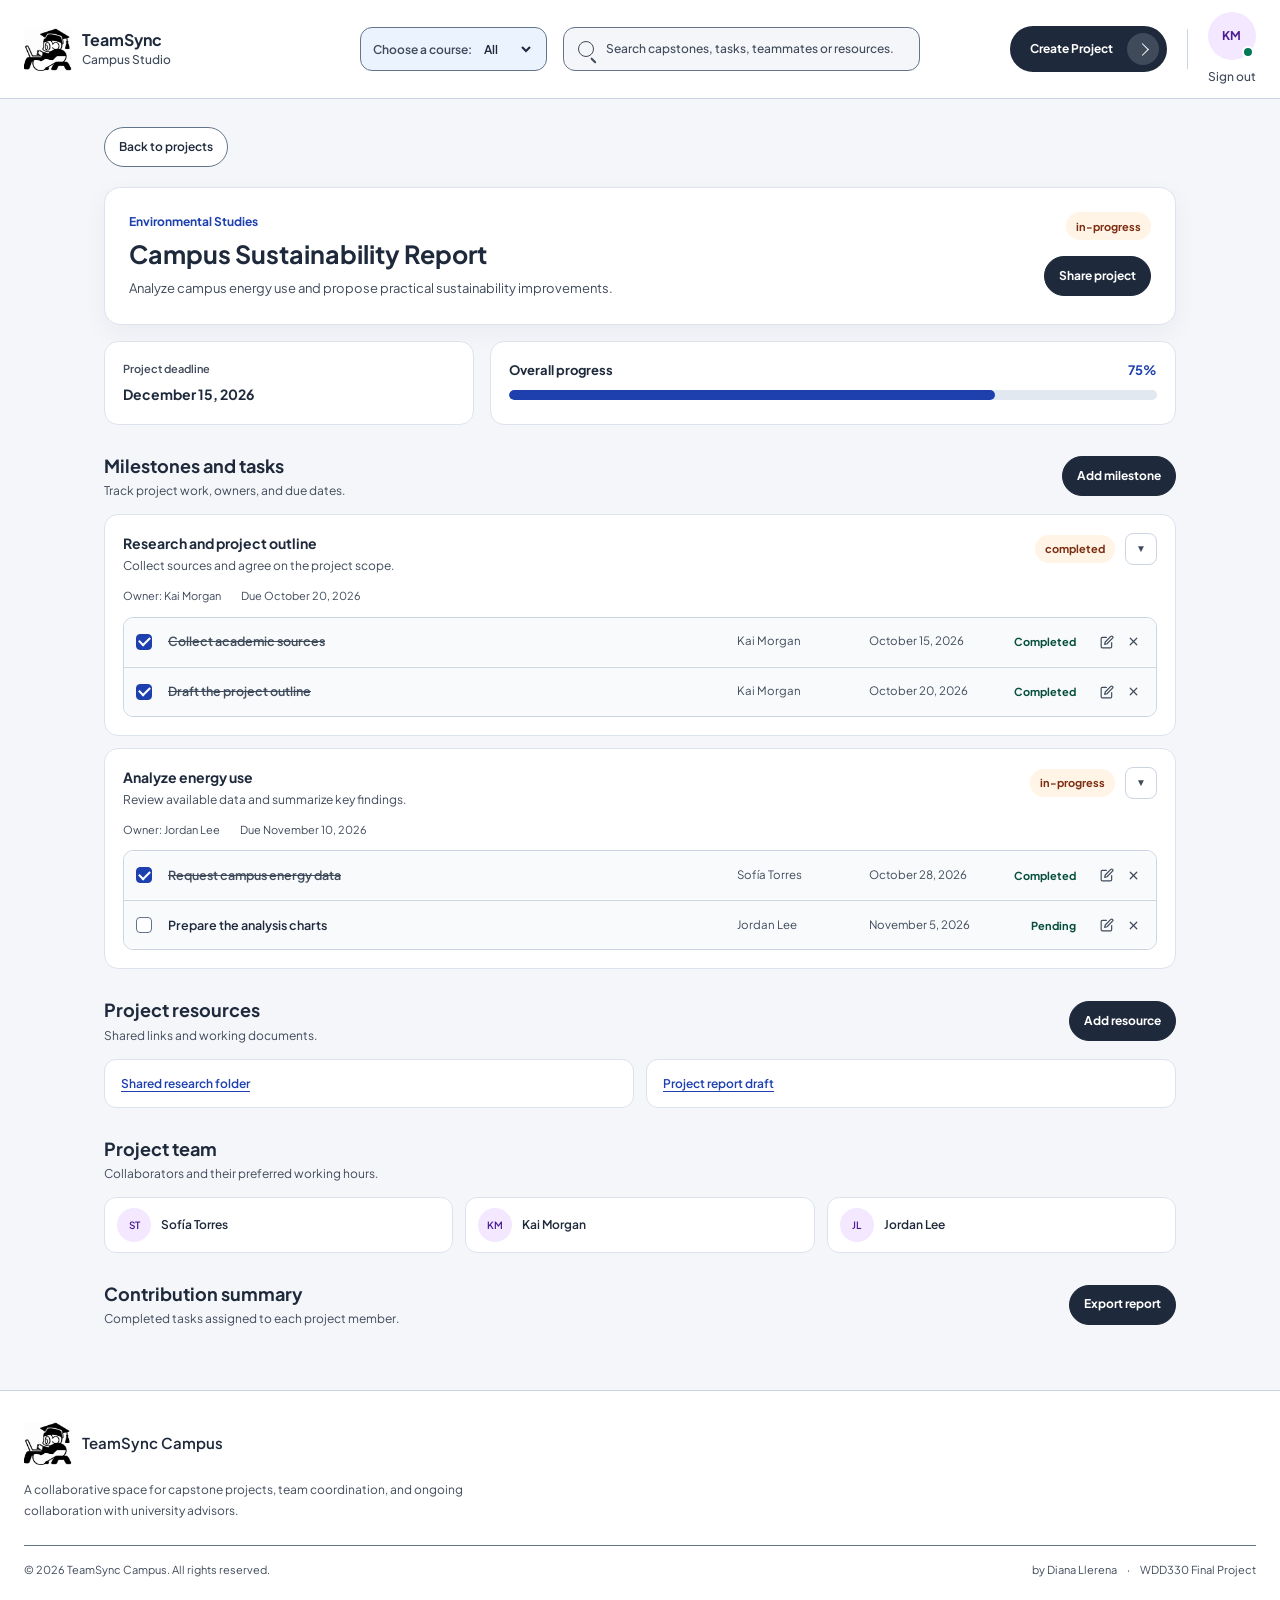
==== src/project/project-detail.html @ 6c1068eb "Adding main classes and styles, re organizing folder" ====
<!DOCTYPE html>
<html lang="en">

<head>
	<meta charset="UTF-8">
	<meta name="viewport" content="width=device-width, initial-scale=1.0">
	<title>Project Detail | Team Sync</title>
	<meta name="theme-color" content="#f5f6fa">
	<link rel="preconnect" href="https://fonts.googleapis.com">
	<link rel="preconnect" href="https://fonts.gstatic.com" crossorigin>
	<link href="https://fonts.googleapis.com/css2?family=Plus+Jakarta+Sans:wght@400;500;600;700;800&display=swap"
		rel="stylesheet">
	<link rel="stylesheet" href="/src/css/styles.css">
	<script type="module" src="/src/js/project.mjs"></script>
</head>

<body>
	<header class="site-header" id="site-header"></header>

	<main class="project-main">
		<section class="project-view" id="project-view" aria-labelledby="project-title">
			<nav class="project-view__navigation" aria-label="Project navigation">
				<button class="project-view__back" type="button" data-action="back-to-dashboard">
					Back to projects
				</button>
			</nav>

			<header class="project-view__header">
				<div class="project-view__identity">
					<p class="project-view__course" id="project-course"></p>
					<h1 class="project-view__title" id="project-title"></h1>
					<p class="project-view__summary" id="project-summary"></p>
				</div>
				<div class="project-view__header-actions">
					<span class="project-view__status" id="project-status"></span>
					<button class="project-view__share" type="button" data-action="share-project">
						Share project
					</button>
				</div>
			</header>

			<section class="project-overview" aria-label="Project overview">
				<div class="project-overview__deadline">
					<span class="project-overview__label">Project deadline</span>
					<strong id="project-deadline"></strong>
				</div>

				<div class="project-overview__progress">
					<div class="project-overview__progress-heading">
						<h2>Overall progress</h2>
						<span id="project-progress-label"></span>
					</div>
					<progress id="project-progress-bar" max="100" value="0">0%</progress>
				</div>
			</section>

			<section class="project-section" aria-labelledby="milestones-heading">
				<header class="project-section__header">
					<div>
						<h2 id="milestones-heading">Milestones and tasks</h2>
						<p>Track project work, owners, and due dates.</p>
					</div>
					<button type="button" data-action="add-milestone">Add milestone</button>
				</header>
				<div class="milestone-list" id="milestone-list"></div>
			</section>

			<section class="project-section" aria-labelledby="resources-heading">
				<header class="project-section__header">
					<div>
						<h2 id="resources-heading">Project resources</h2>
						<p>Shared links and working documents.</p>
					</div>
					<button type="button" data-action="add-resource">Add resource</button>
				</header>
				<ul class="resource-list" id="resource-list"></ul>
			</section>

			<section class="project-section" aria-labelledby="team-heading">
				<header class="project-section__header">
					<div>
						<h2 id="team-heading">Project team</h2>
						<p>Collaborators and their preferred working hours.</p>
					</div>
				</header>
				<div class="project-team-list" id="project-team-list"></div>
			</section>

			<section class="project-section" aria-labelledby="contribution-heading">
				<header class="project-section__header">
					<div>
						<h2 id="contribution-heading">Contribution summary</h2>
						<p>Completed tasks assigned to each project member.</p>
					</div>
					<button type="button" data-action="export-report">Export report</button>
				</header>
				<div class="contribution-list" id="contribution-list"></div>
			</section>
		</section>

	</main>
	<div id="dialog-root"></div>

	<footer class="site-footer" id="site-footer"></footer>
</body>

</html>
---- src/css/styles.css ----
:root {
    color-scheme: light;
    --color-surface: #FFFFFF;
    --color-canvas: #F5F6FA;
    --color-text: #1E293B;
    --color-text-muted: #3F4A5A;
    --color-control-border: #64748B;
    --color-divider: #CBD5E1;
    --color-accent: #1E40AF;
    --color-accent-soft: #EBF3FF;
    --color-avatar: #F3E8FF;
    --color-avatar-text: #4C1D95;
    --color-online: #047857;
    --color-progress-bg: #FFF4E5;
    --color-progress-text: #7C2D12;
    --color-completed-bg: #E6F8F3;
    --color-completed-text: #064E3B;
    --color-review-bg: #FCE8F3;
    --color-review-text: #581C87;
    --color-overdue-bg: #FEE2E2;
    --color-overdue-text: #7F1D1D;
    --font-interface: "Plus Jakarta Sans", sans-serif;
}

* {
    box-sizing: border-box;
}

body {
    display: flex;
    flex-direction: column;
    min-height: 100vh;
    min-height: 100svh;
    margin: 0;
    background: var(--color-canvas);
    color: var(--color-text);
    font-size: 14px;
    line-height: 1.6;
    font-family: var(--font-interface);
}

.site-header {
    color: var(--color-text);
    background: var(--color-surface);
    font-family: var(--font-interface);
    border-bottom: 1px solid var(--color-divider);

    .header-container {
        display: grid;
        grid-template-columns: minmax(190px, 1fr) minmax(320px, 1.8fr) minmax(210px, 1fr);
        align-items: center;
        gap: 24px;
        width: 100%;
        max-width: 1600px;
        min-height: 80px;
        margin: 0 auto;
        padding: 12px 24px;
    }

    .header-left,
    .header-center,
    .header-right,
    .brand-link,
    .brand-info,
    .course-selector,
    .search-bar,
    .btn-primary-pill {
        display: flex;
        align-items: center;
    }

    .brand-link {
        gap: 10px;
        color: var(--color-text);
        text-decoration: none;

        &:focus-visible {
            outline: 3px solid var(--color-accent);
            outline-offset: 3px;
        }
    }

    .brand-logo {
        display: block;
        width: 48px;
        height: 48px;
        flex: 0 0 auto;
        object-fit: contain;
    }

    .brand-info {
        flex-direction: column;
        align-items: flex-start;
        gap: 2px;
    }

    .brand-name {
        color: var(--color-text);
        font-size: 16px;
        font-weight: 700;
        line-height: 1.25;
    }

    .brand-subtitle {
        color: var(--color-text-muted);
        font-size: 12px;
        font-weight: 500;
        line-height: 1.4;
    }

    .header-center {
        min-width: 0;
        gap: 16px;
    }

    .course-selector {
        position: relative;
        flex: 0 0 auto;
        gap: 8px;
        min-height: 44px;
        padding: 0 12px;
        border: 1px solid var(--color-control-border);
        border-radius: 12px;
        background: var(--color-accent-soft);

        label {
            color: var(--color-text-muted);
            font-size: 12px;
            font-weight: 600;
        }

        select {
            max-width: 180px;
            min-height: 40px;
            padding: 0 20px 0 0;
            border: 0;
            color: var(--color-text);
            background: transparent;
            font: 600 12px/1.4 var(--font-interface);
            cursor: pointer;
        }

        select:focus {
            outline: none;
        }
    }

    .term-status-dot,
    .online-status-dot {
        display: block;
        width: 9px;
        height: 9px;
        flex: 0 0 auto;
        border: 2px solid var(--color-surface);
        border-radius: 50%;
        background: var(--color-online);
    }

    .search-bar {
        min-width: 0;
        min-height: 44px;
        flex: 1 1 auto;
        gap: 12px;
        padding: 0 14px;
        border: 1px solid var(--color-control-border);
        border-radius: 12px;
        background: var(--color-canvas);

        &:focus-within {
            border-color: var(--color-accent);
            box-shadow: 0 0 0 2px var(--color-accent-soft);
        }

        .icon-search {
            position: relative;
            display: block;
            width: 16px;
            height: 16px;
            flex: 0 0 16px;
            border: 1.8px solid var(--color-text-muted);
            border-radius: 50%;

            &::after {
                position: absolute;
                right: -5px;
                bottom: -3px;
                width: 7px;
                height: 1.8px;
                border-radius: 2px;
                background: var(--color-text-muted);
                content: "";
                transform: rotate(45deg);
                transform-origin: left center;
            }
        }

        input {
            width: 100%;
            min-width: 0;
            min-height: 40px;
            padding: 0;
            border: 0;
            outline: 0;
            color: var(--color-text);
            background: transparent;
            font: 500 12px/1.5 var(--font-interface);

            &::placeholder {
                color: var(--color-text-muted);
                opacity: 1;
            }
        }
    }

    .header-right {
        justify-content: flex-end;
        gap: 20px;
    }

    .btn-primary-pill {
        justify-content: space-between;
        gap: 14px;
        min-height: 46px;
        padding: 5px 6px 5px 18px;
        border: 2px solid var(--color-text);
        border-radius: 999px;
        color: var(--color-surface);
        background: var(--color-text);
        font: 700 12px/1.4 var(--font-interface);
        cursor: pointer;
        transition: background-color 160ms ease, border-color 160ms ease, transform 160ms ease;

        &:hover {
            border-color: #0F172A;
            background: #0F172A;
        }

        &:active {
            transform: translateY(1px);
        }

        &:focus-visible {
            outline: 3px solid var(--color-accent);
            outline-offset: 3px;
        }

        .btn-arrow-circle {
            display: grid;
            width: 32px;
            height: 32px;
            flex: 0 0 32px;
            place-items: center;
            border-radius: 50%;
            background: #3F4A5A;

            .icon-arrow {
                width: 9px;
                height: 9px;
                border-top: 1.8px solid var(--color-surface);
                border-right: 1.8px solid var(--color-surface);
                transform: rotate(45deg);
            }
        }
    }

    .header-divider {
        width: 1px;
        height: 40px;
        background: var(--color-divider);
    }

    .profile-menu-wrapper {
        display: flex;
        flex: 0 0 auto;
        flex-direction: column;
        align-items: center;
        gap: 4px;
    }

    .user-avatar-btn {
        position: relative;
        display: grid;
        width: 48px;
        height: 48px;
        place-items: center;
        padding: 0;
        border: 2px solid transparent;
        border-radius: 50%;
        background: var(--color-avatar);
        cursor: pointer;

        &:focus-visible {
            outline: 3px solid var(--color-accent);
            outline-offset: 3px;
        }
    }

    .avatar-initials {
        color: var(--color-avatar-text);
        font: 700 12px/1 var(--font-interface);
    }

    .online-status-dot {
        position: absolute;
        right: 0;
        bottom: 0;
        width: 12px;
        height: 12px;
    }

    .profile-menu {
        a {
            color: var(--color-text-muted);
            font-size: 12px;
            font-weight: 500;
            line-height: 1.5;
            text-decoration: none;

            &:hover {
                color: var(--color-accent);
                text-decoration: underline;
                text-underline-offset: 3px;
            }

            &:focus-visible {
                outline: 3px solid var(--color-accent);
                outline-offset: 3px;
            }
        }
    }

    @media (max-width: 1000px) {
        .header-container {
            grid-template-columns: minmax(180px, 1fr) auto;
            gap: 12px 20px;
        }

        .header-left {
            grid-column: 1;
            grid-row: 1;
        }

        .header-right {
            grid-column: 2;
            grid-row: 1;
        }

        .header-center {
            grid-column: 1 / -1;
            grid-row: 2;
        }
    }

    @media (max-width: 600px) {
        .header-container {
            grid-template-columns: minmax(0, 1fr) auto;
            gap: 14px 12px;
            padding: 12px 16px;
        }

        .brand-logo {
            width: 42px;
            height: 42px;
        }

        .brand-name {
            font-size: 14px;
        }

        .brand-subtitle {
            font-size: 11px;
        }

        .header-right {
            gap: 10px;
        }

        .btn-primary-pill {
            min-height: 42px;
            gap: 8px;
            padding-left: 12px;
            font-size: 11px;

            .btn-arrow-circle {
                width: 28px;
                height: 28px;
                flex-basis: 28px;
            }
        }

        .header-divider {
            height: 34px;
        }

        .user-avatar-btn {
            width: 42px;
            height: 42px;
        }

        .header-center {
            align-items: stretch;
            flex-direction: column;
            gap: 10px;
        }

        .course-selector {
            align-self: flex-start;
            min-height: 42px;
        }

        .search-bar {
            width: 100%;
        }
    }

    @media (prefers-reduced-motion: reduce) {
        .btn-primary-pill {
            transition: none;
        }
    }
}

.site-footer {
    width: 100%;
    margin-top: auto;
    color: var(--color-text);
    background: var(--color-surface);
    font-family: var(--font-interface);
    border-top: 1px solid var(--color-divider);

    .footer-container {
        width: 100%;
        max-width: 1600px;
        margin: 0 auto;
        padding: 28px 24px 16px;
    }

    .footer-top {
        padding-bottom: 24px;
    }

    .footer-brand {
        display: flex;
        align-items: flex-start;
        flex-direction: column;
        gap: 12px;
    }

    .brand-header {
        display: flex;
        align-items: center;
        gap: 10px;
        min-height: 48px;
        color: var(--color-text);
        font-size: 15px;
        font-weight: 600;
        text-decoration: none;

        &:focus-visible {
            outline: 3px solid var(--color-accent);
            outline-offset: 3px;
        }
    }

    .brand-logo {
        display: block;
        width: 48px;
        height: 48px;
        flex: 0 0 auto;
        object-fit: contain;
    }

    .brand-description {
        max-width: 440px;
        margin: 0;
        color: var(--color-text-muted);
        font-size: 12px;
        font-weight: 400;
        line-height: 1.75;
    }

    .footer-bottom {
        display: flex;
        align-items: center;
        justify-content: space-between;
        gap: 16px;
        min-height: 48px;
        border-top: 1px solid var(--color-control-border);
        color: var(--color-text-muted);
        font-size: 11px;
        font-weight: 400;
        line-height: 1.6;
    }

    .footer-author-info {
        display: flex;
        align-items: center;
        gap: 10px;
        text-align: right;

        .dot {
            color: var(--color-text);
        }
    }

    @media (max-width: 600px) {
        .footer-container {
            padding: 24px 16px 12px;
        }

        .footer-bottom {
            align-items: flex-start;
            flex-direction: column;
            justify-content: center;
            gap: 6px;
            padding: 12px 0;
        }

        .footer-author-info {
            text-align: left;
        }
    }
}

.site-main {
    flex: 1 0 auto;
    width: 100%;
}

.dashboard-view {
    width: 100%;
    max-width: 1320px;
    margin: 0 auto;
    padding: 32px 24px 48px;

    .dashboard-view__title {
        margin: 0 0 20px;
        color: var(--color-text);
        font-size: 24px;
        font-weight: 700;
        line-height: 1.3;
    }

    .project-grid {
        display: grid;
        grid-template-columns: repeat(auto-fit, minmax(min(100%, 350px), 1fr));
        align-items: stretch;
        gap: 20px;
    }

    @media (max-width: 600px) {
        padding: 24px 16px 36px;

        .dashboard-view__title {
            margin-bottom: 16px;
            font-size: 21px;
        }

        .project-grid {
            grid-template-columns: minmax(0, 1fr);
            gap: 14px;
        }
    }
}

.project-card {
    display: flex;
    max-width: 350px;
    min-height: 300px;
    flex-direction: column;
    gap: 16px;
    padding: 20px;
    border: 1px solid #DCE3ED;
    border-radius: 20px;
    background: var(--color-surface);
    box-shadow: 0 8px 24px rgb(30 41 59 / 5%);
    font-family: var(--font-interface);
    transition: border-color 160ms ease, box-shadow 160ms ease, transform 160ms ease;

    &:hover {
        border-color: #B8C5D8;
        box-shadow: 0 12px 28px rgb(30 41 59 / 9%);
        transform: translateY(-2px);
    }

    .project-card__header {
        display: flex;
        align-items: flex-start;
        justify-content: space-between;
        gap: 10px;
    }

    .project-card__course {
        min-width: 0;
        margin: 2px 0 0;
        color: var(--color-text);
        font-size: 14px;
        font-weight: 700;
        line-height: 1.4;
        overflow-wrap: anywhere;
    }

    .project-card__badges {
        display: flex;
        flex: 0 0 auto;
        flex-wrap: wrap;
        justify-content: flex-end;
        gap: 6px;
    }

    .project-badge {
        display: inline-flex;
        min-height: 24px;
        align-items: center;
        justify-content: center;
        padding: 3px 9px;
        border-radius: 999px;
        font-size: 10px;
        font-weight: 700;
        line-height: 1.3;
        white-space: nowrap;

        &.project-badge--progress {
            color: var(--color-progress-text);
            background: var(--color-progress-bg);
        }

        &.project-badge--pending,
        &.project-badge--low {
            color: #1E40AF;
            background: var(--color-accent-soft);
        }

        &.project-badge--completed {
            color: var(--color-completed-text);
            background: var(--color-completed-bg);
        }

        &.project-badge--review {
            color: var(--color-review-text);
            background: var(--color-review-bg);
        }

        &.project-badge--closed {
            color: #334155;
            background: #E2E8F0;
        }

        &.project-badge--overdue,
        &.project-badge--urgent {
            color: var(--color-overdue-text);
            background: var(--color-overdue-bg);
        }

        &.project-badge--upcoming {
            color: var(--color-progress-text);
            background: var(--color-progress-bg);
        }
    }

    .project-card__deadline {
        display: flex;
        width: min(100%, 220px);
        flex-direction: column;
        gap: 3px;
        padding: 11px 12px;
        border-radius: 12px;
        background: var(--color-accent-soft);
    }

    .project-card__deadline-label {
        display: flex;
        align-items: center;
        gap: 7px;
        color: var(--color-text-muted);
        font-size: 11px;
        font-weight: 500;
        line-height: 1.4;
    }

    .project-card__calendar-icon {
        position: relative;
        width: 12px;
        height: 12px;
        flex: 0 0 12px;
        border: 1px solid var(--color-text-muted);
        border-radius: 3px;

        &::before {
            position: absolute;
            top: 2px;
            right: 0;
            left: 0;
            border-top: 1px solid var(--color-text-muted);
            content: "";
        }

        &::after {
            position: absolute;
            top: -2px;
            left: 2px;
            width: 5px;
            height: 3px;
            border-right: 1px solid var(--color-text-muted);
            border-left: 1px solid var(--color-text-muted);
            content: "";
        }
    }

    .project-card__deadline-date {
        color: var(--color-text);
        font-size: 11px;
        font-weight: 600;
        line-height: 1.5;
    }

    .project-card__deadline-relative {
        color: var(--color-text-muted);
        font-size: 10px;
        line-height: 1.4;
        overflow-wrap: anywhere;
    }

    .project-card__content {
        display: flex;
        flex-direction: column;
        gap: 6px;
    }

    .project-card__title {
        margin: 0;
        color: var(--color-text);
        font-size: 16px;
        font-weight: 700;
        line-height: 1.4;
        overflow-wrap: anywhere;
    }

    .project-card__summary {
        display: -webkit-box;
        overflow: hidden;
        margin: 0;
        color: var(--color-text-muted);
        font-size: 12px;
        line-height: 1.65;
        overflow-wrap: anywhere;
        line-clamp: 2;
        -webkit-box-orient: vertical;
        -webkit-line-clamp: 2;
    }

    .project-card__footer,
    .project-card__footer-actions,
    .project-card__team {
        display: flex;
        align-items: center;
    }

    .project-card__footer {
        justify-content: space-between;
        gap: 12px;
        margin-top: auto;
    }

    .project-card__footer-actions {
        min-width: 0;
        justify-content: flex-end;
        gap: 12px;
    }

    .project-card__details,
    .project-card__share {
        display: inline-flex;
        min-height: 38px;
        align-items: center;
        justify-content: center;
        gap: 8px;
        padding: 0 12px;
        border: 1px solid #CBD5E1;
        border-radius: 999px;
        color: var(--color-text);
        background: var(--color-surface);
        font: 700 11px/1.4 var(--font-interface);
        white-space: nowrap;
        cursor: pointer;

        &:hover {
            border-color: var(--color-accent);
            background: var(--color-accent-soft);
        }

        &:focus-visible {
            outline: 3px solid var(--color-accent);
            outline-offset: 3px;
        }
    }

    .project-card__info-icon {
        display: inline-grid;
        width: 14px;
        height: 14px;
        place-items: center;
        border: 1px solid currentColor;
        border-radius: 50%;
        font-size: 9px;
        font-weight: 700;
        line-height: 1;
    }

    .project-card__team {
        min-width: 0;
        padding-left: 8px;

        .project-card__avatar {
            position: relative;
            display: grid;
            width: 32px;
            height: 32px;
            flex: 0 0 32px;
            place-items: center;
            margin-left: -8px;
            border: 2px solid var(--color-surface);
            border-radius: 50%;
            color: var(--color-avatar-text);
            background: var(--color-avatar);
            font-size: 10px;
            font-weight: 700;
        }

        .project-card__avatar--more {
            color: var(--color-text);
            background: #E2E8F0;
            font-size: 9px;
        }
    }

    .project-card__share {
        border-color: var(--color-avatar);
        color: var(--color-avatar-text);
        background: var(--color-avatar);

        &:hover {
            border-color: #D8B4FE;
            background: #E9D5FF;
        }
    }

    @media (max-width: 420px) {
        min-height: 0;
        gap: 14px;
        padding: 16px;

        .project-card__header {
            flex-direction: column;
        }

        .project-card__badges {
            justify-content: flex-start;
        }

        .project-card__footer {
            align-items: flex-start;
            flex-direction: column;
        }

        .project-card__footer-actions {
            width: 100%;
            justify-content: space-between;
        }
    }

    @media (prefers-reduced-motion: reduce) {
        transition: none;

        &:hover {
            transform: none;
        }
    }
}

.project-view {
    width: 100%;
    max-width: 1120px;
    margin: 0 auto;
    padding: 28px 24px 48px;
    color: var(--color-text);
    font-family: var(--font-interface);

    .project-view__navigation {
        margin-bottom: 20px;
    }

    .project-view__back {
        min-height: 40px;
        padding: 0 14px;
        border: 1px solid var(--color-control-border);
        border-radius: 999px;
        color: var(--color-text);
        background: var(--color-surface);
        font: 600 12px/1.4 var(--font-interface);
        cursor: pointer;

        &:hover {
            background: var(--color-accent-soft);
        }

        &:focus-visible {
            outline: 3px solid var(--color-accent);
            outline-offset: 3px;
        }
    }

    .project-view__header,
    .project-view__header-actions,
    .project-section__header,
    .project-overview__progress-heading {
        display: flex;
        align-items: center;
        justify-content: space-between;
        gap: 16px;
    }

    .project-view__header {
        align-items: flex-start;
        padding: 24px;
        border: 1px solid #DCE3ED;
        border-radius: 16px;
        background: var(--color-surface);
        box-shadow: 0 8px 24px rgb(30 41 59 / 5%);
    }

    .project-view__identity {
        min-width: 0;
    }

    .project-view__course {
        margin: 0 0 6px;
        color: var(--color-accent);
        font-size: 12px;
        font-weight: 700;
    }

    .project-view__title {
        margin: 0;
        font-size: 25px;
        font-weight: 700;
        line-height: 1.3;
        overflow-wrap: anywhere;
    }

    .project-view__summary {
        max-width: 720px;
        margin: 8px 0 0;
        color: var(--color-text-muted);
        font-size: 13px;
        line-height: 1.65;
    }

    .project-view__header-actions {
        flex: 0 0 auto;
        flex-direction: column;
        align-items: flex-end;
    }

    .project-view__status,
    .milestone-card__status {
        display: inline-flex;
        min-height: 28px;
        align-items: center;
        padding: 4px 10px;
        border-radius: 999px;
        color: var(--color-progress-text);
        background: var(--color-progress-bg);
        font-size: 11px;
        font-weight: 700;
        line-height: 1.4;
    }

    .project-view__share,
    .project-section__header button {
        min-height: 40px;
        padding: 0 14px;
        border: 1px solid var(--color-text);
        border-radius: 999px;
        color: var(--color-surface);
        background: var(--color-text);
        font: 700 12px/1.4 var(--font-interface);
        cursor: pointer;

        &:hover {
            border-color: #0F172A;
            background: #0F172A;
        }

        &:focus-visible {
            outline: 3px solid var(--color-accent);
            outline-offset: 3px;
        }
    }

    .project-overview {
        display: grid;
        grid-template-columns: minmax(180px, 0.7fr) minmax(260px, 1.3fr);
        gap: 16px;
        margin: 16px 0 28px;
    }

    .project-overview__deadline,
    .project-overview__progress {
        min-width: 0;
        padding: 18px;
        border: 1px solid #DCE3ED;
        border-radius: 14px;
        background: var(--color-surface);
    }

    .project-overview__deadline {
        display: flex;
        flex-direction: column;
        justify-content: center;
        gap: 6px;

        strong {
            font-size: 14px;
        }
    }

    .project-overview__label {
        color: var(--color-text-muted);
        font-size: 11px;
        font-weight: 600;
    }

    .project-overview__progress-heading {
        margin-bottom: 10px;

        h2 {
            margin: 0;
            font-size: 13px;
        }

        span {
            color: var(--color-accent);
            font-size: 13px;
            font-weight: 700;
        }
    }

    .project-overview__progress progress {
        display: block;
        width: 100%;
        height: 10px;
        overflow: hidden;
        border: 0;
        border-radius: 999px;
        background: #E2E8F0;
        accent-color: var(--color-accent);

        &::-webkit-progress-bar {
            border-radius: 999px;
            background: #E2E8F0;
        }

        &::-webkit-progress-value {
            border-radius: 999px;
            background: var(--color-accent);
        }

        &::-moz-progress-bar {
            border-radius: 999px;
            background: var(--color-accent);
        }
    }

    .project-section {
        margin-top: 28px;
    }

    .project-section__header {
        margin-bottom: 14px;

        h2 {
            margin: 0;
            font-size: 18px;
            line-height: 1.4;
        }

        p {
            margin: 4px 0 0;
            color: var(--color-text-muted);
            font-size: 12px;
            line-height: 1.5;
        }
    }

    .milestone-list,
    .resource-list,
    .project-team-list {
        display: grid;
        gap: 12px;
        margin: 0;
        padding: 0;
        list-style: none;
    }

    .milestone-card {
        min-width: 0;
        padding: 18px;
        border: 1px solid #DCE3ED;
        border-radius: 14px;
        background: var(--color-surface);
    }

    .milestone-card__header {
        display: flex;
        align-items: flex-start;
        justify-content: space-between;
        gap: 12px;

        h3 {
            margin: 0;
            font-size: 14px;
            line-height: 1.45;
        }

        p {
            margin: 4px 0 0;
            color: var(--color-text-muted);
            font-size: 12px;
            line-height: 1.5;
        }
    }

    .milestone-card__meta {
        display: flex;
        flex-wrap: wrap;
        gap: 6px 20px;
        margin: 12px 0;
        color: var(--color-text-muted);
        font-size: 11px;
    }

    .milestone-card__add-task {
        min-height: 34px;
        margin-bottom: 10px;
        padding: 0 12px;
        border: 1px solid var(--color-control-border);
        border-radius: 999px;
        color: var(--color-text);
        background: var(--color-surface);
        font: 600 11px/1.4 var(--font-interface);
        cursor: pointer;

        &:hover {
            background: var(--color-accent-soft);
        }

        &:focus-visible {
            outline: 3px solid var(--color-accent);
            outline-offset: 3px;
        }
    }

    .milestone-card__remove,
    .project-task__remove,
    .resource-list__item button {
        min-height: 32px;
        padding: 0 10px;
        border: 1px solid var(--color-control-border);
        border-radius: 999px;
        color: var(--color-text-muted);
        background: var(--color-surface);
        font: 600 10px/1.4 var(--font-interface);
        cursor: pointer;

        &:hover {
            border-color: var(--color-overdue-text);
            color: var(--color-overdue-text);
            background: var(--color-overdue-bg);
        }

        &:focus-visible {
            outline: 3px solid var(--color-accent);
            outline-offset: 2px;
        }
    }

    .project-task-list {
        display: grid;
        gap: 1px;
        margin: 0;
        padding: 0;
        overflow: hidden;
        border: 1px solid var(--color-divider);
        border-radius: 10px;
        list-style: none;
    }

    .project-task {
        display: grid;
        grid-template-columns: minmax(140px, 1.5fr) minmax(100px, 1fr) minmax(120px, 1fr) auto auto;
        align-items: center;
        gap: 12px;
        min-width: 0;
        padding: 11px 12px;
        background: #F8FAFC;
        font-size: 11px;

        &+& {
            border-top: 1px solid var(--color-divider);
        }
    }

    .project-task__title {
        display: flex;
        align-items: flex-start;
        gap: 8px;
        color: var(--color-text);
        font-weight: 600;
        overflow-wrap: anywhere;

        input {
            width: 16px;
            height: 16px;
            flex: 0 0 16px;
            margin: 0;
            accent-color: var(--color-online);
            cursor: pointer;

            &:focus-visible {
                outline: 3px solid var(--color-accent);
                outline-offset: 2px;
            }
        }
    }

    .project-task__assignee,
    .project-task__date {
        color: var(--color-text-muted);
    }

    .project-task__status {
        color: var(--color-completed-text);
        font-weight: 700;
    }

    .resource-list {
        grid-template-columns: repeat(auto-fit, minmax(min(100%, 240px), 1fr));

        .resource-list__item {
            display: flex;
            align-items: center;
            justify-content: space-between;
            gap: 12px;
            min-width: 0;
            padding: 14px 16px;
            border: 1px solid #DCE3ED;
            border-radius: 12px;
            background: var(--color-surface);
            font-size: 12px;
            overflow-wrap: anywhere;
        }

        a {
            min-width: 0;
            flex: 1 1 auto;
            color: var(--color-accent);
            font-weight: 600;
            text-underline-offset: 3px;

            &:hover {
                color: #1E3A8A;
            }

            &:focus-visible {
                outline: 3px solid var(--color-accent);
                outline-offset: 3px;
            }
        }
    }

    .project-team-list {
        grid-template-columns: repeat(auto-fit, minmax(min(100%, 200px), 1fr));
    }

    .project-team-member {
        display: flex;
        align-items: center;
        gap: 10px;
        min-height: 56px;
        padding: 10px 12px;
        border: 1px solid #DCE3ED;
        border-radius: 12px;
        background: var(--color-surface);
        font-size: 12px;
        font-weight: 600;

        .project-team-member__details {
            display: grid;
            min-width: 0;
            flex: 1 1 auto;
            gap: 2px;
        }

        .project-team-member__availability {
            color: var(--color-text-muted);
            font-size: 10px;
            font-weight: 400;
            overflow-wrap: anywhere;
        }

        button {
            min-height: 32px;
            padding: 0 10px;
            border: 1px solid var(--color-control-border);
            border-radius: 999px;
            color: var(--color-text);
            background: var(--color-surface);
            font: 600 10px/1.4 var(--font-interface);
            cursor: pointer;

            &:focus-visible {
                outline: 3px solid var(--color-accent);
                outline-offset: 2px;
            }
        }
    }

    .project-team-member__initials {
        display: grid;
        width: 34px;
        height: 34px;
        flex: 0 0 34px;
        place-items: center;
        border-radius: 50%;
        color: var(--color-avatar-text);
        background: var(--color-avatar);
        font-size: 10px;
    }

    .contribution-list {
        display: grid;
        grid-template-columns: repeat(auto-fit, minmax(min(100%, 220px), 1fr));
        gap: 10px;
    }

    .contribution-item {
        display: flex;
        align-items: center;
        justify-content: space-between;
        gap: 12px;
        min-width: 0;
        padding: 14px 16px;
        border: 1px solid #DCE3ED;
        border-radius: 12px;
        background: var(--color-surface);
        font-size: 11px;
    }

    .contribution-item__member {
        color: var(--color-text);
        font-weight: 700;
    }

    .contribution-item__count {
        color: var(--color-text-muted);
        text-align: right;
    }

    @media (max-width: 700px) {
        padding: 22px 16px 36px;

        .project-view__header {
            flex-direction: column;
            padding: 18px;
        }

        .project-view__title {
            font-size: 21px;
        }

        .project-view__header-actions {
            width: 100%;
            align-items: flex-start;
            flex-direction: row;
            justify-content: space-between;
        }

        .project-overview {
            grid-template-columns: minmax(0, 1fr);
        }

        .project-task {
            grid-template-columns: minmax(0, 1fr) auto;
            gap: 6px 12px;
        }

        .project-task__assignee,
        .project-task__date {
            grid-row: 2;
        }

        .project-task__status {
            grid-column: 2;
            grid-row: 1;
        }

        .project-task__remove {
            grid-column: 2;
            grid-row: 2;
        }
    }

    @media (max-width: 420px) {
        .project-section__header {
            align-items: flex-start;
            flex-direction: column;
        }

        .milestone-card {
            padding: 14px;
        }

        .milestone-card__header {
            flex-direction: column;
        }
    }
}

.app-dialog {
    width: min(100% - 32px, 460px);
    max-height: min(90vh, 720px);
    padding: 0;
    overflow: auto;
    border: 1px solid var(--color-divider);
    border-radius: 16px;
    color: var(--color-text);
    background: var(--color-surface);
    box-shadow: 0 24px 64px rgb(15 23 42 / 25%);
    font-family: var(--font-interface);

    &::backdrop {
        background: rgb(15 23 42 / 55%);
    }

    .app-dialog__form {
        display: grid;
        gap: 18px;
        padding: 22px;
    }

    .app-dialog__header,
    .app-dialog__actions {
        display: flex;
        align-items: center;
        justify-content: space-between;
        gap: 12px;
    }

    .app-dialog__header h2 {
        margin: 0;
        font-size: 18px;
        line-height: 1.4;
    }

    .app-dialog__close {
        display: grid;
        width: 36px;
        height: 36px;
        flex: 0 0 36px;
        place-items: center;
        border: 1px solid var(--color-divider);
        border-radius: 50%;
        color: var(--color-text);
        background: var(--color-surface);
        font-size: 20px;
        cursor: pointer;
    }

    .app-dialog__field {
        display: grid;
        gap: 6px;
        color: var(--color-text);
        font-size: 12px;
        font-weight: 600;

        input,
        select,
        textarea {
            width: 100%;
            min-height: 42px;
            padding: 9px 11px;
            border: 1px solid var(--color-control-border);
            border-radius: 8px;
            color: var(--color-text);
            background: var(--color-surface);
            font: 400 13px/1.5 var(--font-interface);

            &:focus-visible {
                outline: 3px solid var(--color-accent);
                outline-offset: 2px;
            }
        }

        textarea {
            resize: vertical;
        }
    }

    .app-dialog__actions {
        justify-content: flex-end;
        padding-top: 4px;
    }

    .app-dialog__cancel,
    .app-dialog__submit {
        min-height: 40px;
        padding: 0 14px;
        border: 1px solid var(--color-control-border);
        border-radius: 999px;
        color: var(--color-text);
        background: var(--color-surface);
        font: 700 12px/1.4 var(--font-interface);
        cursor: pointer;

        &:focus-visible {
            outline: 3px solid var(--color-accent);
            outline-offset: 3px;
        }
    }

    .app-dialog__submit {
        border-color: var(--color-text);
        color: var(--color-surface);
        background: var(--color-text);
    }
}

.project-task-list.is-hidden,
.project-task-list[hidden] {
    display: none !important;
}

/* ==========================================
   HEADER DE MILESTONE Y BOTÓN TOGGLE
   ========================================== */
.milestone-card__header {
    display: flex;
    align-items: flex-start;
    justify-content: space-between;
    gap: 16px;
    position: relative;
}

/* Agrupamos título/descripción a la izquierda para empujar los controles a la derecha */
.milestone-card__header>div:first-child {
    flex: 1 1 auto;
    min-width: 0;
}

.milestone-card__header h3 {
    margin: 0;
    font-size: 15px;
    font-weight: 700;
    line-height: 1.4;
}

.milestone-card__header p {
    margin: 4px 0 0;
    color: var(--color-text-muted);
    font-size: 12px;
    line-height: 1.5;
}

/* Alineación a la derecha del botón y la etiqueta de estado */
.milestone-card__header-actions {
    display: flex;
    align-items: center;
    gap: 10px;
    flex-shrink: 0;
}

/* --- Botón Toggle Estilizado y Elegante --- */
.milestone-card__toggle {
    display: inline-flex;
    align-items: center;
    justify-content: center;
    width: 32px;
    height: 32px;
    padding: 0;
    border: 1px solid var(--color-divider);
    border-radius: 8px;
    background: var(--color-surface);
    color: var(--color-text-muted);
    cursor: pointer;
    outline: none;
    transition: all 200ms cubic-bezier(0.4, 0, 0.2, 1);

    &:hover {
        border-color: var(--color-control-border);
        background: var(--color-accent-soft);
        color: var(--color-accent);
        transform: translateY(-1px);
    }

    &:active {
        transform: translateY(0);
    }

    &:focus-visible {
        outline: 2px solid var(--color-accent);
        outline-offset: 2px;
    }
}

/* Icono de la flecha con rotación suave */
.milestone-card__toggle .chevron-icon {
    display: inline-block;
    font-size: 10px;
    line-height: 1;
    transition: transform 250ms cubic-bezier(0.4, 0, 0.2, 1);
}

/* Rotación cuando está colapsado */
.milestone-card__toggle.is-collapsed .chevron-icon {
    transform: rotate(-90deg);
    transition: transform 0.2s ease;
}



/* ==========================================
   LISTA DE TAREAS Y FILAS ESTÁTICAS
   ========================================== */
.project-task-list {
    display: flex;
    flex-direction: column;
    margin: 12px 0 0;
    padding: 0;
    overflow: hidden;
    border: 1px solid var(--color-divider);
    border-radius: 10px;
    list-style: none;
    max-height: 1000px;
    opacity: 1;
    transition: max-height 300ms cubic-bezier(0.4, 0, 0.2, 1),
        opacity 250ms ease,
        margin 300ms ease,
        border-color 250ms ease;
}

.project-task-list.is-hidden,
.project-task-list[hidden] {
    display: flex !important;
    max-height: 0 !important;
    opacity: 0 !important;
    margin-top: 0 !important;
    border-color: transparent !important;
    pointer-events: none;
}

.project-task {
    display: flex;
    align-items: center;
    gap: 16px;
    width: 100%;
    padding: 10px 16px;
    background: var(--color-surface);
    font-size: 12px;
    box-sizing: border-box;
    transition: background-color 150ms ease;

    &:hover {
        background: #F8FAFC;
    }

    &+& {
        border-top: 1px solid var(--color-divider);
    }
}

.project-task__checkbox {
    order: 1;
    appearance: none;
    -webkit-appearance: none;
    flex: 0 0 16px;
    width: 16px;
    height: 16px;
    margin: 0;
    border: 1.5px solid var(--color-control-border);
    border-radius: 4px;
    background-color: var(--color-surface);
    cursor: pointer;
    display: grid;
    place-content: center;
    transition: all 150ms ease;

    &::before {
        content: "";
        width: 9px;
        height: 5px;
        border-left: 2px solid #FFFFFF;
        border-bottom: 2px solid #FFFFFF;
        transform: rotate(-45deg) scale(0) translate(1px, -1px);
        transition: transform 120ms ease-in-out;
    }

    &:hover {
        border-color: var(--color-accent);
        background-color: var(--color-accent-soft);
    }

    &:checked {
        border-color: var(--color-accent);
        background-color: var(--color-accent);

        &::before {
            transform: rotate(-45deg) scale(1) translate(1px, -1px);
        }
    }

    &:focus-visible {
        outline: 2px solid var(--color-accent);
        outline-offset: 2px;
    }
}

.project-task__title {
    order: 2;
    flex: 1 1 auto;
    min-width: 0;
    color: var(--color-text);
    font-size: 12.5px;
    font-weight: 600;
    line-height: 1.4;
    overflow: hidden;
    text-overflow: ellipsis;
    white-space: nowrap;
}

.project-task:has(.project-task__checkbox:checked) .project-task__title {
    color: var(--color-text-muted);
    text-decoration: line-through;
}

.project-task__assignee {
    order: 3;
    flex: 0 0 120px;
    width: 120px;
    color: var(--color-text-muted);
    font-size: 11.5px;
    overflow: hidden;
    text-overflow: ellipsis;
    white-space: nowrap;
}

.project-task__date {
    order: 4;
    flex: 0 0 110px;
    width: 110px;
    color: var(--color-text-muted);
    font-size: 11.5px;
    white-space: nowrap;
}

.project-task__btn {
    display: inline-flex;
    align-items: center;
    justify-content: center;
    width: 26px;
    height: 26px;
    padding: 0;
    border: 1px solid transparent;
    border-radius: 6px;
    background: transparent;
    color: var(--color-text-muted);
    cursor: pointer;
    transition: all 150ms ease;

    svg {
        display: block;
        transition: stroke 150ms ease, transform 150ms ease;
    }

    &:focus-visible {
        outline: 2px solid var(--color-accent);
        outline-offset: 1px;
    }
}

.project-task__btn--edit {
    &:hover {
        color: var(--color-accent);
        border-color: #CBD5E1;
        background: var(--color-accent-soft);

        svg {
            transform: scale(1.08);
        }
    }
}

.project-task__btn--delete {
    &:hover {
        color: var(--color-overdue-text);
        border-color: #FECACA;
        background: var(--color-overdue-bg);

        svg {
            transform: scale(1.08);
        }
    }
}

/* ==========================================
   FILA DE TAREA EN GRID (Alinear íconos al final)
   ========================================== */
.project-task {
    display: grid !important;
    /* Columna 1: Checkbox
       Columna 2: Título
       Columna 3: Asignado
       Columna 4: Fecha
       Columna 5: Estado
       Columna 6: Íconos Editar / Borrar */
    grid-template-columns: 20px minmax(180px, 1fr) 120px 110px 85px 56px !important;
    align-items: center;
    gap: 16px;
    width: 100%;
    padding: 10px 16px;
    background: var(--color-surface);
    font-size: 12px;
    box-sizing: border-box;

    & + & {
        border-top: 1px solid var(--color-divider);
    }
}

.project-task__status {
    order: 5;
    flex: 0 0 85px;
    width: 85px;
    text-align: right;
    font-size: 11px;
    font-weight: 700;
    color: var(--color-completed-text);
    white-space: nowrap;
}

.project-task__actions {
    order: 6;
    flex: 0 0 56px;
    display: flex;
    align-items: center;
    justify-content: flex-end;
    gap: 4px;
    margin-left: 8px;
}
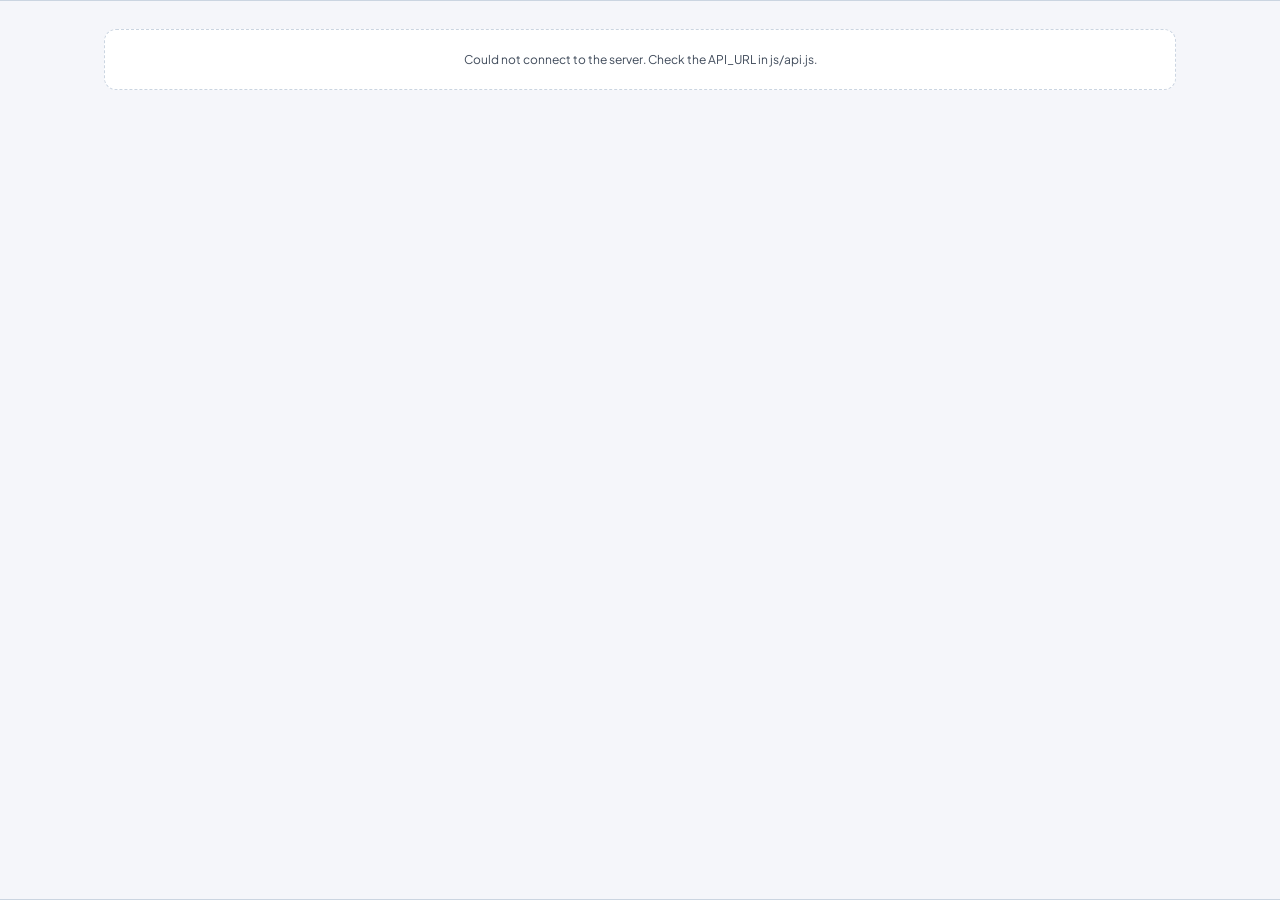
==== commit 61285ac9: "Refactoring js files, unifying css styles, deleted non used functions, dleting folders for better un" ====
--- a/src/project/project-detail.html
+++ b/src/project/project-detail.html
@@ -10,8 +10,8 @@
 	<link rel="preconnect" href="https://fonts.gstatic.com" crossorigin>
 	<link href="https://fonts.googleapis.com/css2?family=Plus+Jakarta+Sans:wght@400;500;600;700;800&display=swap"
 		rel="stylesheet">
-	<link rel="stylesheet" href="/src/css/styles.css">
-	<script type="module" src="/src/js/project.mjs"></script>
+	<link rel="stylesheet" href="../css/styles.css">
+	<script type="module" src="../js/project.js"></script>
 </head>
 
 <body>
@@ -33,9 +33,12 @@
 				</div>
 				<div class="project-view__header-actions">
 					<span class="project-view__status" id="project-status"></span>
-					<button class="project-view__share" type="button" data-action="share-project">
-						Share project
-					</button>
+					<div class="project-view__header-buttons">
+						<button class="project-view__share" type="button" data-action="share-project">Share project</button>
+						<button type="button" data-action="join-project" hidden>Join project</button>
+						<button type="button" data-action="edit-project" hidden>Edit project</button>
+						<button type="button" data-action="delete-project" hidden>Delete project</button>
+					</div>
 				</div>
 			</header>
 
@@ -83,7 +86,7 @@
 						<p>Collaborators and their preferred working hours.</p>
 					</div>
 				</header>
-				<div class="project-team-list" id="project-team-list"></div>
+				<ul class="project-team-list" id="project-team-list"></ul>
 			</section>
 
 			<section class="project-section" aria-labelledby="contribution-heading">
@@ -99,7 +102,7 @@
 		</section>
 
 	</main>
-	<div id="dialog-root"></div>
+	<dialog id="dialog-root" class="app-dialog"></dialog>
 
 	<footer class="site-footer" id="site-footer"></footer>
 </body>
--- a/src/css/styles.css
+++ b/src/css/styles.css
@@ -26,6 +26,85 @@
     box-sizing: border-box;
 }
 
+[hidden] {
+    display: none !important;
+}
+
+@keyframes fade-up {
+    from {
+        opacity: 0;
+        transform: translateY(12px);
+    }
+
+    to {
+        opacity: 1;
+        transform: none;
+    }
+}
+
+@keyframes fade-in {
+    from {
+        opacity: 0;
+    }
+
+    to {
+        opacity: 1;
+    }
+}
+
+@keyframes dialog-in {
+    from {
+        opacity: 0;
+        transform: translateY(14px) scale(0.97);
+    }
+
+    to {
+        opacity: 1;
+        transform: none;
+    }
+}
+
+@keyframes highlight-flash {
+    from {
+        background-color: var(--color-accent-soft);
+        box-shadow: 0 0 0 3px var(--color-accent-soft);
+    }
+}
+
+@keyframes toast-in {
+    from {
+        opacity: 0;
+        transform: translateY(12px);
+    }
+
+    to {
+        opacity: 1;
+        transform: none;
+    }
+}
+
+@keyframes toast-out {
+    to {
+        opacity: 0;
+        transform: translateY(8px);
+    }
+}
+
+.is-new {
+    animation: highlight-flash 1.4s ease;
+}
+
+@media (prefers-reduced-motion: reduce) {
+
+    *,
+    *::before,
+    *::after {
+        animation-duration: 0.01ms !important;
+        animation-iteration-count: 1 !important;
+        transition-duration: 0.01ms !important;
+    }
+}
+
 body {
     display: flex;
     flex-direction: column;
@@ -244,6 +323,10 @@
             outline-offset: 3px;
         }
 
+        &:hover .btn-arrow-circle {
+            transform: translateX(3px);
+        }
+
         .btn-arrow-circle {
             display: grid;
             width: 32px;
@@ -252,6 +335,7 @@
             place-items: center;
             border-radius: 50%;
             background: #3F4A5A;
+            transition: transform 160ms ease;
 
             .icon-arrow {
                 width: 9px;
@@ -270,6 +354,7 @@
     }
 
     .profile-menu-wrapper {
+        position: relative;
         display: flex;
         flex: 0 0 auto;
         flex-direction: column;
@@ -300,6 +385,15 @@
         font: 700 12px/1 var(--font-interface);
     }
 
+    .avatar-photo {
+        position: absolute;
+        inset: 0;
+        width: 100%;
+        height: 100%;
+        border-radius: 50%;
+        object-fit: cover;
+    }
+
     .online-status-dot {
         position: absolute;
         right: 0;
@@ -309,17 +403,57 @@
     }
 
     .profile-menu {
-        a {
+        position: absolute;
+        top: calc(100% + 8px);
+        right: 0;
+        z-index: 20;
+        display: grid;
+        gap: 2px;
+        min-width: 220px;
+        padding: 14px;
+        border: 1px solid var(--color-divider);
+        border-radius: 12px;
+        background: var(--color-surface);
+        box-shadow: 0 12px 28px rgb(30 41 59 / 12%);
+        opacity: 0;
+        visibility: hidden;
+        transform: translateY(-6px);
+        transition: opacity 160ms ease, transform 160ms ease, visibility 0s linear 160ms;
+
+        &.is-open {
+            opacity: 1;
+            visibility: visible;
+            transform: none;
+            transition-delay: 0s;
+        }
+
+        strong {
+            font-size: 13px;
+            line-height: 1.4;
+        }
+
+        span {
             color: var(--color-text-muted);
             font-size: 12px;
-            font-weight: 500;
-            line-height: 1.5;
-            text-decoration: none;
+            overflow-wrap: anywhere;
+        }
+
+        button {
+            margin-top: 10px;
+            padding: 9px 12px;
+            border: 1px solid var(--color-divider);
+            border-radius: 8px;
+            color: var(--color-text-muted);
+            background: var(--color-surface);
+            font: 600 12px/1.4 var(--font-interface);
+            text-align: left;
+            cursor: pointer;
+            transition: background-color 160ms ease, border-color 160ms ease, color 160ms ease;
 
             &:hover {
-                color: var(--color-accent);
-                text-decoration: underline;
-                text-underline-offset: 3px;
+                border-color: var(--color-overdue-text);
+                color: var(--color-overdue-text);
+                background: var(--color-overdue-bg);
             }
 
             &:focus-visible {
@@ -413,11 +547,6 @@
         }
     }
 
-    @media (prefers-reduced-motion: reduce) {
-        .btn-primary-pill {
-            transition: none;
-        }
-    }
 }
 
 .site-footer {
@@ -522,7 +651,8 @@
     }
 }
 
-.site-main {
+.site-main,
+.project-main {
     flex: 1 0 auto;
     width: 100%;
 }
@@ -581,6 +711,11 @@
         border-color: #B8C5D8;
         box-shadow: 0 12px 28px rgb(30 41 59 / 9%);
         transform: translateY(-2px);
+    }
+
+    &.is-entering {
+        animation: fade-up 420ms ease both;
+        animation-delay: calc(var(--i, 0) * 70ms);
     }
 
     .project-card__header {
@@ -783,10 +918,15 @@
         font: 700 11px/1.4 var(--font-interface);
         white-space: nowrap;
         cursor: pointer;
+        transition: background-color 160ms ease, border-color 160ms ease, transform 160ms ease;
 
         &:hover {
             border-color: var(--color-accent);
             background: var(--color-accent-soft);
+        }
+
+        &:active {
+            transform: translateY(1px);
         }
 
         &:focus-visible {
@@ -868,14 +1008,12 @@
             justify-content: space-between;
         }
     }
-
-    @media (prefers-reduced-motion: reduce) {
-        transition: none;
-
-        &:hover {
-            transform: none;
-        }
-    }
+}
+
+.project-card__avatar,
+.project-team-member__initials {
+    position: relative;
+    overflow: hidden;
 }
 
 .project-view {
@@ -899,9 +1037,11 @@
         background: var(--color-surface);
         font: 600 12px/1.4 var(--font-interface);
         cursor: pointer;
+        transition: background-color 160ms ease, transform 160ms ease;
 
         &:hover {
             background: var(--color-accent-soft);
+            transform: translateX(-2px);
         }
 
         &:focus-visible {
@@ -918,6 +1058,20 @@
         align-items: center;
         justify-content: space-between;
         gap: 16px;
+    }
+
+    .project-view__header,
+    .project-overview,
+    .project-section {
+        animation: fade-up 420ms ease both;
+    }
+
+    .project-overview {
+        animation-delay: 60ms;
+    }
+
+    .project-section {
+        animation-delay: 120ms;
     }
 
     .project-view__header {
@@ -960,6 +1114,13 @@
         flex: 0 0 auto;
         flex-direction: column;
         align-items: flex-end;
+    }
+
+    .project-view__header-buttons {
+        display: flex;
+        flex-wrap: wrap;
+        justify-content: flex-end;
+        gap: 8px;
     }
 
     .project-view__status,
@@ -976,7 +1137,7 @@
         line-height: 1.4;
     }
 
-    .project-view__share,
+    .project-view__header-buttons button,
     .project-section__header button {
         min-height: 40px;
         padding: 0 14px;
@@ -986,15 +1147,31 @@
         background: var(--color-text);
         font: 700 12px/1.4 var(--font-interface);
         cursor: pointer;
+        transition: background-color 160ms ease, border-color 160ms ease, transform 160ms ease;
 
         &:hover {
             border-color: #0F172A;
             background: #0F172A;
         }
 
+        &:active {
+            transform: translateY(1px);
+        }
+
         &:focus-visible {
             outline: 3px solid var(--color-accent);
             outline-offset: 3px;
+        }
+
+        &[data-action="delete-project"] {
+            border-color: var(--color-overdue-text);
+            color: var(--color-overdue-text);
+            background: var(--color-overdue-bg);
+
+            &:hover {
+                color: var(--color-surface);
+                background: var(--color-overdue-text);
+            }
         }
     }
 
@@ -1064,6 +1241,7 @@
         &::-webkit-progress-value {
             border-radius: 999px;
             background: var(--color-accent);
+            transition: width 400ms ease;
         }
 
         &::-moz-progress-bar {
@@ -1109,18 +1287,35 @@
         border: 1px solid #DCE3ED;
         border-radius: 14px;
         background: var(--color-surface);
+        transition: border-color 160ms ease, box-shadow 160ms ease;
+
+        &:hover {
+            border-color: #B8C5D8;
+            box-shadow: 0 8px 20px rgb(30 41 59 / 6%);
+        }
+
+        &.is-entering {
+            animation: fade-up 380ms ease both;
+            animation-delay: calc(var(--i, 0) * 70ms);
+        }
     }
 
     .milestone-card__header {
         display: flex;
         align-items: flex-start;
         justify-content: space-between;
-        gap: 12px;
+        gap: 16px;
+
+        >div:first-child {
+            flex: 1 1 auto;
+            min-width: 0;
+        }
 
         h3 {
             margin: 0;
-            font-size: 14px;
-            line-height: 1.45;
+            font-size: 15px;
+            font-weight: 700;
+            line-height: 1.4;
         }
 
         p {
@@ -1129,6 +1324,13 @@
             font-size: 12px;
             line-height: 1.5;
         }
+    }
+
+    .milestone-card__header-actions {
+        display: flex;
+        flex-shrink: 0;
+        align-items: center;
+        gap: 10px;
     }
 
     .milestone-card__meta {
@@ -1150,9 +1352,14 @@
         background: var(--color-surface);
         font: 600 11px/1.4 var(--font-interface);
         cursor: pointer;
+        transition: background-color 160ms ease, transform 160ms ease;
 
         &:hover {
             background: var(--color-accent-soft);
+        }
+
+        &:active {
+            transform: translateY(1px);
         }
 
         &:focus-visible {
@@ -1161,87 +1368,221 @@
         }
     }
 
-    .milestone-card__remove,
-    .project-task__remove,
-    .resource-list__item button {
-        min-height: 32px;
-        padding: 0 10px;
-        border: 1px solid var(--color-control-border);
-        border-radius: 999px;
+    .milestone-card__toggle {
+        display: inline-flex;
+        width: 32px;
+        height: 32px;
+        align-items: center;
+        justify-content: center;
+        padding: 0;
+        border: 1px solid var(--color-divider);
+        border-radius: 8px;
         color: var(--color-text-muted);
         background: var(--color-surface);
-        font: 600 10px/1.4 var(--font-interface);
         cursor: pointer;
+        transition: border-color 200ms ease, background-color 200ms ease, color 200ms ease, transform 200ms ease;
 
         &:hover {
-            border-color: var(--color-overdue-text);
-            color: var(--color-overdue-text);
-            background: var(--color-overdue-bg);
+            border-color: var(--color-control-border);
+            color: var(--color-accent);
+            background: var(--color-accent-soft);
+            transform: translateY(-1px);
+        }
+
+        &:active {
+            transform: none;
         }
 
         &:focus-visible {
-            outline: 3px solid var(--color-accent);
+            outline: 2px solid var(--color-accent);
             outline-offset: 2px;
         }
+
+        .chevron-icon {
+            display: inline-block;
+            font-size: 10px;
+            line-height: 1;
+            transition: transform 250ms cubic-bezier(0.4, 0, 0.2, 1);
+        }
+
+        &.is-collapsed .chevron-icon {
+            transform: rotate(-90deg);
+        }
     }
 
     .project-task-list {
-        display: grid;
-        gap: 1px;
-        margin: 0;
+        display: flex;
+        flex-direction: column;
+        max-height: 2400px;
+        margin: 12px 0 0;
         padding: 0;
         overflow: hidden;
         border: 1px solid var(--color-divider);
         border-radius: 10px;
         list-style: none;
+        opacity: 1;
+        transition: max-height 300ms cubic-bezier(0.4, 0, 0.2, 1), opacity 250ms ease, margin 300ms ease, border-color 250ms ease, visibility 0s;
+
+        &.is-hidden {
+            max-height: 0;
+            margin-top: 0;
+            border-color: transparent;
+            opacity: 0;
+            pointer-events: none;
+            visibility: hidden;
+            transition: max-height 300ms cubic-bezier(0.4, 0, 0.2, 1), opacity 250ms ease, margin 300ms ease, border-color 250ms ease, visibility 0s linear 300ms;
+        }
     }
 
     .project-task {
         display: grid;
-        grid-template-columns: minmax(140px, 1.5fr) minmax(100px, 1fr) minmax(120px, 1fr) auto auto;
+        grid-template-columns: 20px minmax(0, 1fr) 120px 110px 85px 56px;
         align-items: center;
-        gap: 12px;
-        min-width: 0;
-        padding: 11px 12px;
-        background: #F8FAFC;
-        font-size: 11px;
+        gap: 16px;
+        width: 100%;
+        padding: 10px 16px;
+        background: var(--color-surface);
+        font-size: 12px;
+        transition: background-color 150ms ease;
+
+        &:hover {
+            background: #F8FAFC;
+        }
 
         &+& {
             border-top: 1px solid var(--color-divider);
         }
+
+        &:has(.project-task__checkbox:checked) .project-task__title {
+            color: var(--color-text-muted);
+            text-decoration: line-through;
+        }
+    }
+
+    .project-task__checkbox {
+        display: grid;
+        width: 16px;
+        height: 16px;
+        margin: 0;
+        place-content: center;
+        border: 1.5px solid var(--color-control-border);
+        border-radius: 4px;
+        background-color: var(--color-surface);
+        cursor: pointer;
+        appearance: none;
+        -webkit-appearance: none;
+        transition: border-color 150ms ease, background-color 150ms ease;
+
+        &::before {
+            width: 9px;
+            height: 5px;
+            border-bottom: 2px solid #FFFFFF;
+            border-left: 2px solid #FFFFFF;
+            content: "";
+            transform: rotate(-45deg) scale(0) translate(1px, -1px);
+            transition: transform 120ms ease-in-out;
+        }
+
+        &:hover {
+            border-color: var(--color-accent);
+            background-color: var(--color-accent-soft);
+        }
+
+        &:checked {
+            border-color: var(--color-accent);
+            background-color: var(--color-accent);
+
+            &::before {
+                transform: rotate(-45deg) scale(1) translate(1px, -1px);
+            }
+        }
+
+        &:disabled {
+            cursor: not-allowed;
+            opacity: 0.55;
+        }
+
+        &:focus-visible {
+            outline: 2px solid var(--color-accent);
+            outline-offset: 2px;
+        }
     }
 
     .project-task__title {
-        display: flex;
-        align-items: flex-start;
-        gap: 8px;
+        min-width: 0;
+        overflow: hidden;
         color: var(--color-text);
+        font-size: 12.5px;
         font-weight: 600;
-        overflow-wrap: anywhere;
-
-        input {
-            width: 16px;
-            height: 16px;
-            flex: 0 0 16px;
-            margin: 0;
-            accent-color: var(--color-online);
-            cursor: pointer;
-
-            &:focus-visible {
-                outline: 3px solid var(--color-accent);
-                outline-offset: 2px;
-            }
-        }
+        line-height: 1.4;
+        text-overflow: ellipsis;
+        white-space: nowrap;
+        transition: color 150ms ease;
     }
 
     .project-task__assignee,
     .project-task__date {
+        overflow: hidden;
         color: var(--color-text-muted);
+        font-size: 11.5px;
+        text-overflow: ellipsis;
+        white-space: nowrap;
     }
 
     .project-task__status {
         color: var(--color-completed-text);
+        font-size: 11px;
         font-weight: 700;
+        text-align: right;
+        white-space: nowrap;
+    }
+
+    .project-task__actions {
+        display: flex;
+        align-items: center;
+        justify-content: flex-end;
+        gap: 4px;
+    }
+
+    .project-task__btn {
+        display: inline-flex;
+        width: 26px;
+        height: 26px;
+        align-items: center;
+        justify-content: center;
+        padding: 0;
+        border: 1px solid transparent;
+        border-radius: 6px;
+        color: var(--color-text-muted);
+        background: transparent;
+        cursor: pointer;
+        transition: color 150ms ease, border-color 150ms ease, background-color 150ms ease;
+
+        svg {
+            display: block;
+            transition: transform 150ms ease;
+        }
+
+        &:hover svg {
+            transform: scale(1.08);
+        }
+
+        &:focus-visible {
+            outline: 2px solid var(--color-accent);
+            outline-offset: 1px;
+        }
+
+        &.project-task__btn--edit:hover {
+            border-color: #CBD5E1;
+            color: var(--color-accent);
+            background: var(--color-accent-soft);
+        }
+
+        &.project-task__btn--delete:hover {
+            border-color: #FECACA;
+            color: var(--color-overdue-text);
+            background: var(--color-overdue-bg);
+        }
     }
 
     .resource-list {
@@ -1259,6 +1600,12 @@
             background: var(--color-surface);
             font-size: 12px;
             overflow-wrap: anywhere;
+            transition: border-color 160ms ease, transform 160ms ease;
+
+            &:hover {
+                border-color: #B8C5D8;
+                transform: translateY(-1px);
+            }
         }
 
         a {
@@ -1307,22 +1654,6 @@
             font-size: 10px;
             font-weight: 400;
             overflow-wrap: anywhere;
-        }
-
-        button {
-            min-height: 32px;
-            padding: 0 10px;
-            border: 1px solid var(--color-control-border);
-            border-radius: 999px;
-            color: var(--color-text);
-            background: var(--color-surface);
-            font: 600 10px/1.4 var(--font-interface);
-            cursor: pointer;
-
-            &:focus-visible {
-                outline: 3px solid var(--color-accent);
-                outline-offset: 2px;
-            }
         }
     }
 
@@ -1391,23 +1722,37 @@
         }
 
         .project-task {
-            grid-template-columns: minmax(0, 1fr) auto;
-            gap: 6px 12px;
-        }
-
-        .project-task__assignee,
-        .project-task__date {
-            grid-row: 2;
-        }
-
-        .project-task__status {
+            grid-template-columns: 20px minmax(0, 1fr) auto;
+            gap: 4px 12px;
+        }
+
+        .project-task__checkbox {
+            grid-row: 1;
+        }
+
+        .project-task__title {
             grid-column: 2;
             grid-row: 1;
         }
 
-        .project-task__remove {
+        .project-task__assignee {
             grid-column: 2;
             grid-row: 2;
+        }
+
+        .project-task__date {
+            grid-column: 2;
+            grid-row: 3;
+        }
+
+        .project-task__status {
+            grid-column: 3;
+            grid-row: 2;
+        }
+
+        .project-task__actions {
+            grid-column: 3;
+            grid-row: 1;
         }
     }
 
@@ -1424,7 +1769,24 @@
         .milestone-card__header {
             flex-direction: column;
         }
-    }
+
+        .project-view__header-buttons {
+            justify-content: flex-start;
+        }
+    }
+}
+
+.empty-state {
+    margin: 0;
+    padding: 20px;
+    border: 1px dashed var(--color-divider);
+    border-radius: 12px;
+    color: var(--color-text-muted);
+    background: var(--color-surface);
+    font-size: 12px;
+    text-align: center;
+    list-style: none;
+    animation: fade-in 300ms ease both;
 }
 
 .app-dialog {
@@ -1439,8 +1801,16 @@
     box-shadow: 0 24px 64px rgb(15 23 42 / 25%);
     font-family: var(--font-interface);
 
+    &[open] {
+        animation: dialog-in 220ms ease both;
+    }
+
     &::backdrop {
         background: rgb(15 23 42 / 55%);
+    }
+
+    &[open]::backdrop {
+        animation: fade-in 220ms ease both;
     }
 
     .app-dialog__form {
@@ -1461,6 +1831,18 @@
         margin: 0;
         font-size: 18px;
         line-height: 1.4;
+    }
+
+    .app-dialog__body {
+        display: grid;
+        gap: 14px;
+
+        p {
+            margin: 0;
+            color: var(--color-text-muted);
+            font-size: 13px;
+            line-height: 1.6;
+        }
     }
 
     .app-dialog__close {
@@ -1475,6 +1857,16 @@
         background: var(--color-surface);
         font-size: 20px;
         cursor: pointer;
+        transition: background-color 160ms ease;
+
+        &:hover {
+            background: var(--color-accent-soft);
+        }
+
+        &:focus-visible {
+            outline: 3px solid var(--color-accent);
+            outline-offset: 3px;
+        }
     }
 
     .app-dialog__field {
@@ -1495,6 +1887,7 @@
             color: var(--color-text);
             background: var(--color-surface);
             font: 400 13px/1.5 var(--font-interface);
+            transition: border-color 160ms ease, box-shadow 160ms ease;
 
             &:focus-visible {
                 outline: 3px solid var(--color-accent);
@@ -1522,6 +1915,15 @@
         background: var(--color-surface);
         font: 700 12px/1.4 var(--font-interface);
         cursor: pointer;
+        transition: background-color 160ms ease, border-color 160ms ease, transform 160ms ease;
+
+        &:hover {
+            background: var(--color-accent-soft);
+        }
+
+        &:active {
+            transform: translateY(1px);
+        }
 
         &:focus-visible {
             outline: 3px solid var(--color-accent);
@@ -1533,327 +1935,203 @@
         border-color: var(--color-text);
         color: var(--color-surface);
         background: var(--color-text);
-    }
-}
-
-.project-task-list.is-hidden,
-.project-task-list[hidden] {
-    display: none !important;
-}
-
-/* ==========================================
-   HEADER DE MILESTONE Y BOTÓN TOGGLE
-   ========================================== */
-.milestone-card__header {
-    display: flex;
-    align-items: flex-start;
-    justify-content: space-between;
-    gap: 16px;
-    position: relative;
-}
-
-/* Agrupamos título/descripción a la izquierda para empujar los controles a la derecha */
-.milestone-card__header>div:first-child {
-    flex: 1 1 auto;
-    min-width: 0;
-}
-
-.milestone-card__header h3 {
-    margin: 0;
-    font-size: 15px;
-    font-weight: 700;
-    line-height: 1.4;
-}
-
-.milestone-card__header p {
-    margin: 4px 0 0;
-    color: var(--color-text-muted);
-    font-size: 12px;
-    line-height: 1.5;
-}
-
-/* Alineación a la derecha del botón y la etiqueta de estado */
-.milestone-card__header-actions {
-    display: flex;
-    align-items: center;
-    gap: 10px;
-    flex-shrink: 0;
-}
-
-/* --- Botón Toggle Estilizado y Elegante --- */
-.milestone-card__toggle {
-    display: inline-flex;
+
+        &:hover {
+            border-color: #0F172A;
+            background: #0F172A;
+        }
+
+        &.app-dialog__submit--danger {
+            border-color: var(--color-overdue-text);
+            background: var(--color-overdue-text);
+
+            &:hover {
+                border-color: #450A0A;
+                background: #450A0A;
+            }
+        }
+    }
+}
+
+.auth-page {
     align-items: center;
     justify-content: center;
-    width: 32px;
-    height: 32px;
-    padding: 0;
-    border: 1px solid var(--color-divider);
-    border-radius: 8px;
-    background: var(--color-surface);
-    color: var(--color-text-muted);
-    cursor: pointer;
-    outline: none;
-    transition: all 200ms cubic-bezier(0.4, 0, 0.2, 1);
-
-    &:hover {
-        border-color: var(--color-control-border);
+    padding: 32px 16px;
+
+    .auth-card {
+        width: min(100%, 420px);
+        padding: 32px 28px;
+        border: 1px solid #DCE3ED;
+        border-radius: 20px;
+        background: var(--color-surface);
+        box-shadow: 0 16px 40px rgb(30 41 59 / 8%);
+        animation: fade-up 450ms ease both;
+    }
+
+    .auth-card__header {
+        display: grid;
+        justify-items: center;
+        gap: 6px;
+        margin-bottom: 22px;
+        text-align: center;
+
+        .brand-logo {
+            width: 56px;
+            height: 56px;
+            object-fit: contain;
+        }
+
+        h1 {
+            margin: 6px 0 0;
+            font-size: 22px;
+            line-height: 1.3;
+        }
+
+        p {
+            margin: 0;
+            color: var(--color-text-muted);
+            font-size: 13px;
+        }
+    }
+
+    .auth-form {
+        display: grid;
+        gap: 6px;
+
+        label {
+            margin-top: 8px;
+            color: var(--color-text);
+            font-size: 12px;
+            font-weight: 600;
+        }
+
+        input {
+            width: 100%;
+            min-height: 44px;
+            padding: 9px 12px;
+            border: 1px solid var(--color-control-border);
+            border-radius: 10px;
+            color: var(--color-text);
+            background: var(--color-surface);
+            font: 400 13px/1.5 var(--font-interface);
+            transition: border-color 160ms ease, box-shadow 160ms ease;
+
+            &:focus-visible {
+                border-color: var(--color-accent);
+                outline: 3px solid var(--color-accent-soft);
+                outline-offset: 0;
+            }
+        }
+
+        button {
+            min-height: 46px;
+            margin-top: 18px;
+            border: 2px solid var(--color-text);
+            border-radius: 999px;
+            color: var(--color-surface);
+            background: var(--color-text);
+            font: 700 13px/1.4 var(--font-interface);
+            cursor: pointer;
+            transition: background-color 160ms ease, transform 160ms ease, opacity 160ms ease;
+
+            &:hover {
+                background: #0F172A;
+            }
+
+            &:active {
+                transform: translateY(1px);
+            }
+
+            &:disabled {
+                cursor: wait;
+                opacity: 0.6;
+            }
+
+            &:focus-visible {
+                outline: 3px solid var(--color-accent);
+                outline-offset: 3px;
+            }
+        }
+
+        p[role="alert"] {
+            margin: 0 0 4px;
+            padding: 10px 12px;
+            border-radius: 10px;
+            color: var(--color-overdue-text);
+            background: var(--color-overdue-bg);
+            font-size: 12px;
+            font-weight: 600;
+            animation: fade-up 240ms ease both;
+        }
+    }
+
+    .auth-card__hint {
+        margin: 16px 0 0;
+        padding: 8px 12px;
+        border-radius: 10px;
+        color: var(--color-text-muted);
         background: var(--color-accent-soft);
-        color: var(--color-accent);
-        transform: translateY(-1px);
-    }
-
-    &:active {
-        transform: translateY(0);
-    }
-
-    &:focus-visible {
-        outline: 2px solid var(--color-accent);
-        outline-offset: 2px;
-    }
-}
-
-/* Icono de la flecha con rotación suave */
-.milestone-card__toggle .chevron-icon {
-    display: inline-block;
-    font-size: 10px;
-    line-height: 1;
-    transition: transform 250ms cubic-bezier(0.4, 0, 0.2, 1);
-}
-
-/* Rotación cuando está colapsado */
-.milestone-card__toggle.is-collapsed .chevron-icon {
+        font-size: 11px;
+        text-align: center;
+    }
+
+    .auth-card__footer {
+        margin: 18px 0 0;
+        color: var(--color-text-muted);
+        font-size: 12px;
+        text-align: center;
+
+        a {
+            color: var(--color-accent);
+            font-weight: 700;
+            text-underline-offset: 3px;
+
+            &:focus-visible {
+                outline: 3px solid var(--color-accent);
+                outline-offset: 3px;
+            }
+        }
+    }
+}
+
+.toast {
+    position: fixed;
+    right: 20px;
+    bottom: 20px;
+    z-index: 100;
+    max-width: min(360px, calc(100vw - 40px));
+    padding: 12px 16px;
+    border-radius: 12px;
+    color: var(--color-surface);
+    background: var(--color-text);
+    box-shadow: 0 12px 28px rgb(15 23 42 / 25%);
+    font: 600 12px/1.5 var(--font-interface);
+    animation: toast-in 260ms ease both;
+
+    &.toast--error {
+        background: var(--color-overdue-text);
+    }
+
+    &.is-leaving {
+        animation: toast-out 240ms ease forwards;
+    }
+}
+
+
+.milestone-card.is-collapsed .task-list,
+.milestone-card.is-collapsed .milestone-body {
+    display: none;
+}
+
+.milestone-card.is-collapsed button[data-action="toggle-tasks"] svg,
+.milestone-card.is-collapsed button[data-action="toggle-tasks"] i {
     transform: rotate(-90deg);
     transition: transform 0.2s ease;
 }
 
-
-
-/* ==========================================
-   LISTA DE TAREAS Y FILAS ESTÁTICAS
-   ========================================== */
-.project-task-list {
-    display: flex;
-    flex-direction: column;
-    margin: 12px 0 0;
-    padding: 0;
-    overflow: hidden;
-    border: 1px solid var(--color-divider);
-    border-radius: 10px;
-    list-style: none;
-    max-height: 1000px;
-    opacity: 1;
-    transition: max-height 300ms cubic-bezier(0.4, 0, 0.2, 1),
-        opacity 250ms ease,
-        margin 300ms ease,
-        border-color 250ms ease;
-}
-
-.project-task-list.is-hidden,
-.project-task-list[hidden] {
-    display: flex !important;
-    max-height: 0 !important;
-    opacity: 0 !important;
-    margin-top: 0 !important;
-    border-color: transparent !important;
-    pointer-events: none;
-}
-
-.project-task {
-    display: flex;
-    align-items: center;
-    gap: 16px;
-    width: 100%;
-    padding: 10px 16px;
-    background: var(--color-surface);
-    font-size: 12px;
-    box-sizing: border-box;
-    transition: background-color 150ms ease;
-
-    &:hover {
-        background: #F8FAFC;
-    }
-
-    &+& {
-        border-top: 1px solid var(--color-divider);
-    }
-}
-
-.project-task__checkbox {
-    order: 1;
-    appearance: none;
-    -webkit-appearance: none;
-    flex: 0 0 16px;
-    width: 16px;
-    height: 16px;
-    margin: 0;
-    border: 1.5px solid var(--color-control-border);
-    border-radius: 4px;
-    background-color: var(--color-surface);
-    cursor: pointer;
-    display: grid;
-    place-content: center;
-    transition: all 150ms ease;
-
-    &::before {
-        content: "";
-        width: 9px;
-        height: 5px;
-        border-left: 2px solid #FFFFFF;
-        border-bottom: 2px solid #FFFFFF;
-        transform: rotate(-45deg) scale(0) translate(1px, -1px);
-        transition: transform 120ms ease-in-out;
-    }
-
-    &:hover {
-        border-color: var(--color-accent);
-        background-color: var(--color-accent-soft);
-    }
-
-    &:checked {
-        border-color: var(--color-accent);
-        background-color: var(--color-accent);
-
-        &::before {
-            transform: rotate(-45deg) scale(1) translate(1px, -1px);
-        }
-    }
-
-    &:focus-visible {
-        outline: 2px solid var(--color-accent);
-        outline-offset: 2px;
-    }
-}
-
-.project-task__title {
-    order: 2;
-    flex: 1 1 auto;
-    min-width: 0;
-    color: var(--color-text);
-    font-size: 12.5px;
-    font-weight: 600;
-    line-height: 1.4;
-    overflow: hidden;
-    text-overflow: ellipsis;
-    white-space: nowrap;
-}
-
-.project-task:has(.project-task__checkbox:checked) .project-task__title {
-    color: var(--color-text-muted);
-    text-decoration: line-through;
-}
-
-.project-task__assignee {
-    order: 3;
-    flex: 0 0 120px;
-    width: 120px;
-    color: var(--color-text-muted);
-    font-size: 11.5px;
-    overflow: hidden;
-    text-overflow: ellipsis;
-    white-space: nowrap;
-}
-
-.project-task__date {
-    order: 4;
-    flex: 0 0 110px;
-    width: 110px;
-    color: var(--color-text-muted);
-    font-size: 11.5px;
-    white-space: nowrap;
-}
-
-.project-task__btn {
-    display: inline-flex;
-    align-items: center;
-    justify-content: center;
-    width: 26px;
-    height: 26px;
-    padding: 0;
-    border: 1px solid transparent;
-    border-radius: 6px;
-    background: transparent;
-    color: var(--color-text-muted);
-    cursor: pointer;
-    transition: all 150ms ease;
-
-    svg {
-        display: block;
-        transition: stroke 150ms ease, transform 150ms ease;
-    }
-
-    &:focus-visible {
-        outline: 2px solid var(--color-accent);
-        outline-offset: 1px;
-    }
-}
-
-.project-task__btn--edit {
-    &:hover {
-        color: var(--color-accent);
-        border-color: #CBD5E1;
-        background: var(--color-accent-soft);
-
-        svg {
-            transform: scale(1.08);
-        }
-    }
-}
-
-.project-task__btn--delete {
-    &:hover {
-        color: var(--color-overdue-text);
-        border-color: #FECACA;
-        background: var(--color-overdue-bg);
-
-        svg {
-            transform: scale(1.08);
-        }
-    }
-}
-
-/* ==========================================
-   FILA DE TAREA EN GRID (Alinear íconos al final)
-   ========================================== */
-.project-task {
-    display: grid !important;
-    /* Columna 1: Checkbox
-       Columna 2: Título
-       Columna 3: Asignado
-       Columna 4: Fecha
-       Columna 5: Estado
-       Columna 6: Íconos Editar / Borrar */
-    grid-template-columns: 20px minmax(180px, 1fr) 120px 110px 85px 56px !important;
-    align-items: center;
-    gap: 16px;
-    width: 100%;
-    padding: 10px 16px;
-    background: var(--color-surface);
-    font-size: 12px;
-    box-sizing: border-box;
-
-    & + & {
-        border-top: 1px solid var(--color-divider);
-    }
-}
-
-.project-task__status {
-    order: 5;
-    flex: 0 0 85px;
-    width: 85px;
-    text-align: right;
-    font-size: 11px;
-    font-weight: 700;
-    color: var(--color-completed-text);
-    white-space: nowrap;
-}
-
-.project-task__actions {
-    order: 6;
-    flex: 0 0 56px;
-    display: flex;
-    align-items: center;
-    justify-content: flex-end;
-    gap: 4px;
-    margin-left: 8px;
+.milestone-card.is-collapsed>*:not(.milestone-header),
+.milestone-card.is-collapsed .task-container,
+.milestone-card.is-collapsed ul,
+.milestone-card.is-collapsed div[class*="task"] {
+    display: none !important;
 }
